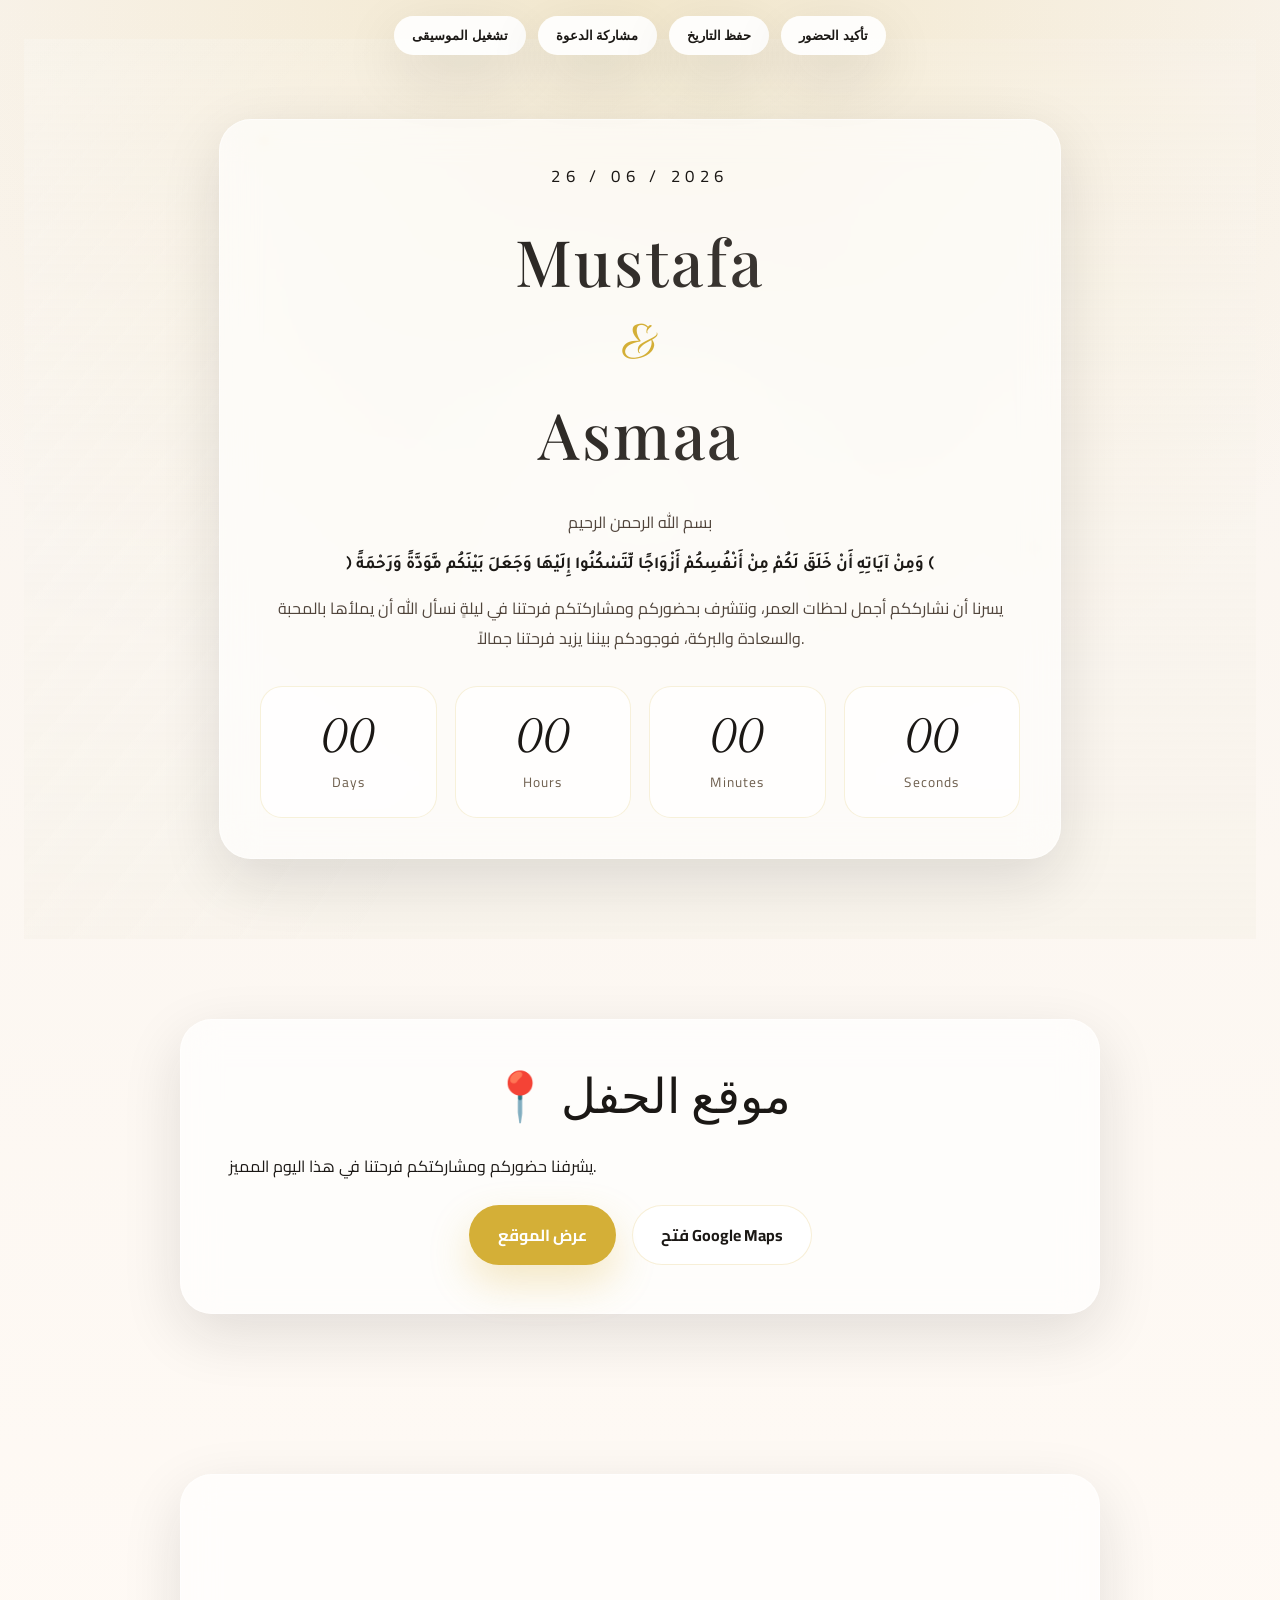
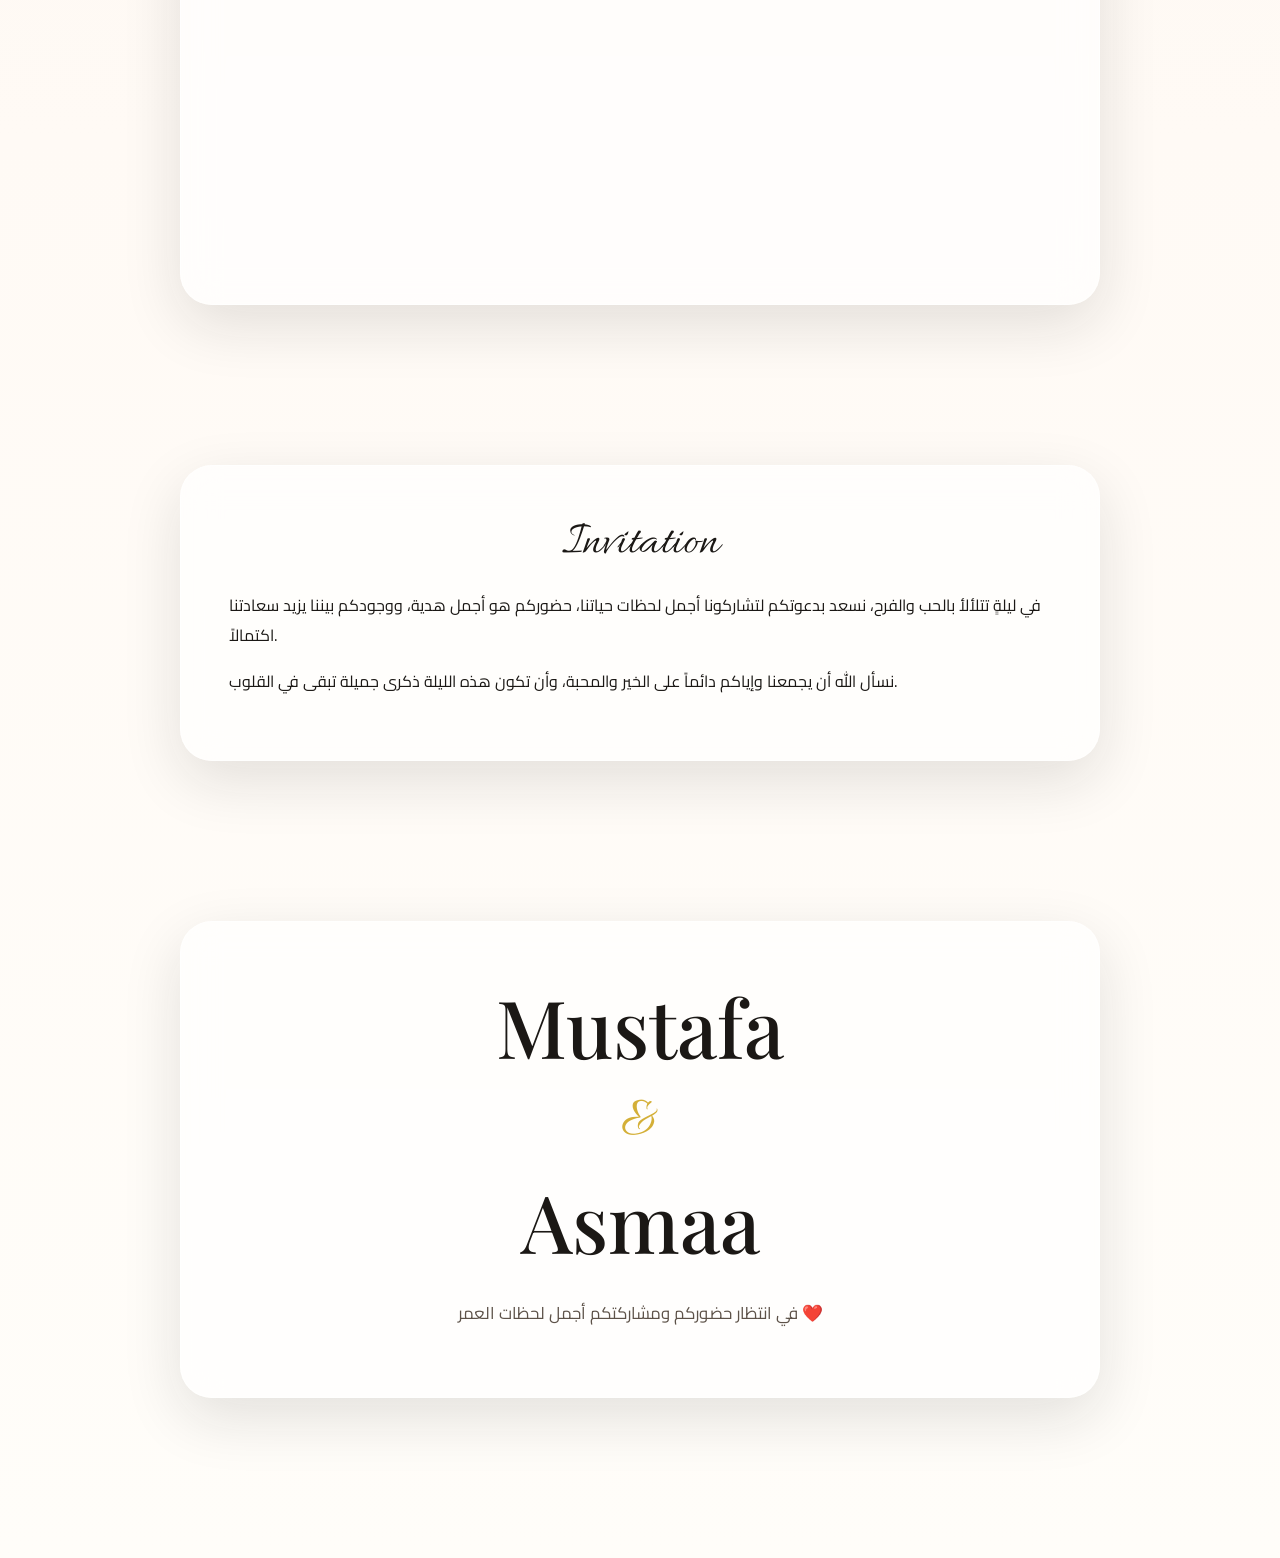
==== invite.html @ 890f917f "submit" ====
<!DOCTYPE html>
<html lang="ar">
<head>
  <meta charset="UTF-8" />
  <meta name="viewport" content="width=device-width, initial-scale=1.0" />
  <title>دعوة زفاف Mustafa & Asmaa</title>
  <link rel="preconnect" href="https://fonts.googleapis.com" />
  <link rel="preconnect" href="https://fonts.gstatic.com" crossorigin />
  <link href="https://fonts.googleapis.com/css2?family=Allura&family=Cairo:wght@300;400;500;700&family=Dancing+Script:wght@600;700&family=Great+Vibes&family=Tajawal:wght@300;400;500;700&family=Playfair+Display:wght@400;500;600;700&family=Cinzel:wght@400;500;600&display=swap" rel="stylesheet" />
  <link rel="stylesheet" href="styles.css" />
</head>
<body data-page="invite">
  <div class="loading-screen" id="loadingScreen">
    <div class="loading-content">
      <div class="loading-title">Mustafa & Asmaa</div>
      <div class="loading-subtitle">دعوتكم لأجمل ليلة</div>
      <div class="spinner"></div>
    </div>
  </div>

  <div class="floating-particles" aria-hidden="true"></div>

  <header class="topbar">
    <button class="icon-button" id="musicToggle">تشغيل الموسيقى</button>
    <button class="icon-button" id="shareButton">مشاركة الدعوة</button>
    <button class="icon-button" id="calendarButton">حفظ التاريخ</button>
    <button class="icon-button" id="rsvpButton">تأكيد الحضور</button>
  </header>

  <main>
    <section class="hero section-fade" id="hero">
      <div class="hero-overlay"></div>
      <div class="hero-content glass-card">
        <div class="hero-date" id="eventDateText">00 / 00 / 0000</div>
        <div class="hero-names">
          <h1 class="name-main">Mustafa</h1>
          <div class="hero-ampersand">&</div>
          <h1 class="name-main">Asmaa</h1>
        </div>
        <div class="hero-welcome">
          <p>بسم الله الرحمن الرحيم</p>
          <p class="ayah">﴿ وَمِنْ آيَاتِهِ أَنْ خَلَقَ لَكُمْ مِنْ أَنْفُسِكُمْ أَزْوَاجًا لِّتَسْكُنُوا إِلَيْهَا وَجَعَلَ بَيْنَكُم مَّوَدَّةً وَرَحْمَةً ﴾</p>
          <p>يسرنا أن نشارككم أجمل لحظات العمر، ونتشرف بحضوركم ومشاركتكم فرحتنا في ليلةٍ نسأل الله أن يملأها بالمحبة والسعادة والبركة، فوجودكم بيننا يزيد فرحتنا جمالاً.</p>
        </div>
        <div class="countdown-grid" id="countdown">
          <div><span id="days">00</span><small>Days</small></div>
          <div><span id="hours">00</span><small>Hours</small></div>
          <div><span id="minutes">00</span><small>Minutes</small></div>
          <div><span id="seconds">00</span><small>Seconds</small></div>
        </div>
      </div>
    </section>

    <section class="section section-fade" id="locationSection">
      <div class="glass-card card-large">
        <div class="section-title">📍 موقع الحفل</div>
        <p>يشرفنا حضوركم ومشاركتكم فرحتنا في هذا اليوم المميز.</p>
        <div class="actions-row">
          <a class="primary-button" href="#mapSection" id="showMapButton">عرض الموقع</a>
          <a class="secondary-button" id="mapLinkButton" target="_blank" rel="noopener noreferrer">فتح Google Maps</a>
        </div>
      </div>
    </section>

    <section class="section section-fade" id="mapSection">
      <div class="glass-card map-card">
        <iframe id="mapEmbed" src="https://www.google.com/maps/embed?pb=" loading="lazy" referrerpolicy="no-referrer-when-downgrade"></iframe>
      </div>
    </section>

    <section class="section section-fade" id="invitationSection">
      <div class="glass-card card-large">
        <div class="section-title">Invitation</div>
        <p>في ليلةٍ تتلألأ بالحب والفرح، نسعد بدعوتكم لتشاركونا أجمل لحظات حياتنا، حضوركم هو أجمل هدية، ووجودكم بيننا يزيد سعادتنا اكتمالاً.</p>
        <p>نسأل الله أن يجمعنا وإياكم دائماً على الخير والمحبة، وأن تكون هذه الليلة ذكرى جميلة تبقى في القلوب.</p>
      </div>
    </section>

    <section class="section section-fade" id="closingSection">
      <div class="closing-card glass-card">
        <div class="closing-names">
          <h1>Mustafa</h1>
          <div class="hero-ampersand">&</div>
          <h1>Asmaa</h1>
        </div>
        <p class="closing-text">في انتظار حضوركم ومشاركتكم أجمل لحظات العمر ❤️</p>
      </div>
    </section>
  </main>

  <button class="back-to-top" id="backToTop">↑ أعلى الصفحة</button>

  <audio id="backgroundMusic" loop preload="auto">
    <source src="https://assets.mixkit.co/music/preview/mixkit-romantic-piano-1325.mp3" type="audio/mpeg" />
  </audio>

  <script src="script.js"></script>
</body>
</html>
---- styles.css ----
:root {
  --gold: #d4af37;
  --ivory: #f5f0e6;
  --beige: #f7efe8;
  --soft-black: #1b1815;
  --white: #ffffff;
  --glass: rgba(255, 255, 255, 0.65);
  --glass-border: rgba(255, 255, 255, 0.5);
  --shadow: 0 20px 60px rgba(27, 24, 21, 0.12);
}

* {
  box-sizing: border-box;
}

html {
  scroll-behavior: smooth;
}

body {
  margin: 0;
  min-height: 100vh;
  font-family: 'Cairo', sans-serif;
  background: radial-gradient(circle at top, rgba(212, 175, 55, 0.18), transparent 25%),
    linear-gradient(180deg, #f9f4ee 0%, #fffaf5 55%, #fffdf9 100%);
  color: var(--soft-black);
  overflow-x: hidden;
}

body::before {
  content: '';
  position: fixed;
  inset: 0;
  background-image: radial-gradient(circle, rgba(255, 255, 255, 0.2) 0%, transparent 40%);
  pointer-events: none;
}

.loading-screen {
  position: fixed;
  inset: 0;
  z-index: 9999;
  display: flex;
  align-items: center;
  justify-content: center;
  background: linear-gradient(135deg, rgba(245, 240, 230, 0.98), rgba(255, 255, 255, 0.98));
  backdrop-filter: blur(10px);
  transition: opacity 0.7s ease, visibility 0.7s ease;
}

.loading-screen.hidden {
  opacity: 0;
  visibility: hidden;
}

.intro-screen {
  position: fixed;
  inset: 0;
  z-index: 1000;
  display: flex;
  align-items: center;
  justify-content: center;
  padding: 24px;
  overflow: hidden;
  background: radial-gradient(circle at top, rgba(255, 255, 255, 0.95), rgba(247, 239, 232, 0.78) 40%, rgba(255, 255, 255, 0.9));
}

.intro-screen::before {
  content: '';
  position: absolute;
  inset: 0;
  background: radial-gradient(circle at top left, rgba(212, 175, 55, 0.18), transparent 32%),
    radial-gradient(circle at bottom right, rgba(212, 175, 55, 0.12), transparent 28%);
  pointer-events: none;
}

.intro-screen.hidden {
  opacity: 0;
  visibility: hidden;
  transition: opacity 0.8s ease, visibility 0.8s ease;
}

.intro-card {
  position: relative;
  z-index: 2;
  text-align: center;
  max-width: 420px;
  width: 100%;
  padding: 30px 20px 18px;
  background: rgba(255, 255, 255, 0.82);
  border: 1px solid rgba(212, 175, 55, 0.22);
  border-radius: 36px;
  box-shadow: 0 30px 80px rgba(27, 24, 21, 0.12);
}

.intro-label {
  font-family: 'Playfair Display', serif;
  font-size: 2.2rem;
  font-weight: 600;
  color: var(--soft-black);
  margin-bottom: 1.8rem;
  letter-spacing: 0.15em;
  text-transform: uppercase;
}

.intro-note {
  margin-top: 1.8rem;
  color: #6f604f;
  font-size: 1rem;
}

/* ==================== REALISTIC ENVELOPE ==================== */
.envelope {
  position: relative;
  width: 300px;
  height: 200px;
  margin: 0 auto;
  padding: 0;
  border: none;
  background: transparent;
  cursor: pointer;
  perspective: 1200px;
  display: flex;
  align-items: center;
  justify-content: center;
  animation: floatEnvelope 3s ease-in-out infinite;
}

.envelope.open {
  animation: none;
}

/* الظرف الحقيقي - الجسم */
.envelope-body {
  position: absolute;
  inset: 0;
  /* ورق كرافت Ivory واقعي مع texture */
  background:
    linear-gradient(135deg, rgba(255,255,255,0.3) 0%, transparent 50%),
    linear-gradient(180deg, #f4efe4 0%, #ebe3d4 50%, #e8dfd0 100%);
  border-radius: 4px;
  overflow: hidden;
  /* ظل حقيقي واقعي */
  box-shadow:
    0 2px 4px rgba(0,0,0,0.08),
    0 8px 16px rgba(0,0,0,0.1),
    0 20px 40px rgba(27, 24, 21, 0.15);
}

/* طبقة الت texture للورق */
.envelope-body::before {
  content: '';
  position: absolute;
  inset: 0;
  background-image: url("data:image/svg+xml,%3Csvg viewBox='0 0 200 200' xmlns='http://www.w3.org/2000/svg'%3E%3Cfilter id='noise'%3E%3CfeTurbulence type='fractalNoise' baseFrequency='0.85' numOctaves='4' stitchTiles='stitch'/%3E%3C/filter%3E%3Crect width='100%25' height='100%25' filter='url(%23noise)' opacity='0.04'/%3E%3C/svg%3E");
  pointer-events: none;
}

/* الشريط الحريري */
.envelope-ribbon {
  position: absolute;
  top: 50%;
  left: 0;
  right: 0;
  height: 14px;
  background: linear-gradient(90deg,
    #8b7355 0%,
    #a08060 20%,
    #c9a86c 40%,
    #a08060 60%,
    #8b7355 100%);
  transform: translateY(-50%);
  z-index: 2;
  box-shadow:
    0 2px 4px rgba(0,0,0,0.2),
    inset 0 1px 0 rgba(255,255,255,0.3),
    inset 0 -1px 0 rgba(0,0,0,0.15);
}

/* أطراف الشريط */
.envelope-ribbon::before,
.envelope-ribbon::after {
  content: '';
  position: absolute;
  top: 50%;
  width: 20px;
  height: 28px;
  background: linear-gradient(90deg, #a08060, #c9a86c, #a08060);
  transform: translateY(-50%) rotate(15deg);
  border-radius: 2px;
  box-shadow: 0 2px 4px rgba(0,0,0,0.2);
}

.envelope-ribbon::before {
  left: -12px;
}

.envelope-ribbon::after {
  right: -12px;
  transform: translateY(-50%) rotate(-15deg);
}

/* غطاء الظرف (Flap) */
.envelope-flap {
  position: absolute;
  top: 0;
  left: 0;
  width: 100%;
  height: 55%;
  /* ورق بميلان بسيط للواقعية */
  background:
    linear-gradient(135deg, rgba(255,255,255,0.4) 0%, transparent 40%),
    linear-gradient(180deg, #f7f1e8 0%, #ece4d5 100%);
  border-radius: 2px 2px 0 0;
  transform-origin: top center;
  transition: transform 0.8s cubic-bezier(0.4, 0, 0.2, 1);
  z-index: 4;
  box-shadow:
    inset 0 1px 2px rgba(255,255,255,0.8),
    0 2px 4px rgba(0,0,0,0.06);
}

/* فتح تدريجي للغطاء */
.envelope.open .envelope-flap {
  transform: rotateX(110deg) translateY(-8px);
}

/* Card الداخلي */
.letter {
  position: absolute;
  left: 16px;
  right: 16px;
  top: 24px;
  bottom: 24px;
  background: linear-gradient(180deg, #faf8f5 0%, #f5f1eb 100%);
  border-radius: 2px;
  display: flex;
  flex-direction: column;
  align-items: center;
  justify-content: center;
  transform: translateY(40px);
  opacity: 0;
  transition: transform 0.7s ease 0.25s, opacity 0.7s ease 0.25s;
  box-shadow:
    inset 0 1px 3px rgba(0,0,0,0.05),
    0 2px 8px rgba(0,0,0,0.08);
}

/* إظهار الـ Letter عند الفتح */
.envelope.open .letter {
  transform: translateY(0);
  opacity: 1;
}

/* النصوص داخل الـ Letter */
.letter-text {
  font-family: 'Playfair Display', serif;
  font-size: 2rem;
  font-weight: 600;
  color: var(--soft-black);
  letter-spacing: 0.08em;
}

.letter-date {
  font-family: 'Cinzel', serif;
  font-size: 0.85rem;
  color: #7a6a5a;
  margin-top: 8px;
  letter-spacing: 0.2em;
  text-transform: uppercase;
}

/* ختم شمعي (Wax Seal) */
.wax-seal {
  position: absolute;
  top: 65%;
  left: 50%;
  transform: translate(-50%, -50%);
  width: 52px;
  height: 52px;
  z-index: 5;
  cursor: pointer;
}

/* شكل الختم الشمعي */
.wax-seal::before {
  content: '';
  position: absolute;
  inset: 0;
  background: radial-gradient(circle at 30% 30%,
    #c94c4c 0%,
    #8b3a3a 50%,
    #6b2a2a 100%);
  border-radius: 50%;
  box-shadow:
    0 3px 8px rgba(0,0,0,0.3),
    inset 0 -4px 8px rgba(0,0,0,0.2),
    inset 0 4px 8px rgba(255,255,255,0.15);
}

/* نقش الختم */
.wax-seal::after {
  content: '❤';
  position: absolute;
  inset: 0;
  display: flex;
  align-items: center;
  justify-content: center;
  font-size: 1.4rem;
  color: rgba(255,255,255,0.85);
  text-shadow: 0 1px 2px rgba(0,0,0,0.3);
}

/* تلألأ على الختم */
.wax-seal .seal-shine {
  position: absolute;
  top: 8px;
  left: 12px;
  width: 14px;
  height: 8px;
  background: linear-gradient(180deg, rgba(255,255,255,0.6), transparent);
  border-radius: 50%;
  transform: rotate(-20deg);
}

/* Golden particles للتألق */
.golden-sparkle {
  position: absolute;
  width: 4px;
  height: 4px;
  background: radial-gradient(circle, #ffd700, transparent);
  border-radius: 50%;
  animation: sparkle 2s ease-in-out infinite;
  opacity: 0;
}

@keyframes floatEnvelope {
  0%, 100% { transform: translateY(0); }
  50% { transform: translateY(-12px); }
}

@keyframes sparkle {
  0%, 100% { opacity: 0; transform: scale(0.5); }
  50% { opacity: 1; transform: scale(1.2); }
}

/*Hover effects للظرف */
.envelope:hover .envelope-flap {
  transform: rotateX(30deg);
}

.envelope:hover {
  animation: none;
  transform: translateY(-8px);
}

/* Golden particles حول الظرف */
.envelope-particles {
  position: absolute;
  inset: -20px;
  pointer-events: none;
  overflow: visible;
}

.envelope-particle {
  position: absolute;
  width: 6px;
  height: 6px;
  background: radial-gradient(circle, #ffd700 0%, rgba(255,215,0,0.3) 50%, transparent 100%);
  border-radius: 50%;
  animation: particleFloat 4s ease-in-out infinite;
  opacity: 0;
}

.envelope-particle:nth-child(1) { top: 10%; left: 10%; animation-delay: 0s; }
.envelope-particle:nth-child(2) { top: 20%; right: 15%; animation-delay: 0.8s; }
.envelope-particle:nth-child(3) { bottom: 25%; left: 20%; animation-delay: 1.6s; }
.envelope-particle:nth-child(4) { bottom: 15%; right: 10%; animation-delay: 2.4s; }

@keyframes particleFloat {
  0%, 100% { opacity: 0; transform: translateY(0) scale(0.5); }
  50% { opacity: 1; transform: translateY(-20px) scale(1); }
}

/* ختم شمعي hover */
.wax-seal:hover::before {
  background: radial-gradient(circle at 30% 30%,
    #d85858 0%,
    #9b4444 50%,
    #7b3434 100%);
}

/* Responsive للظرف */
@media (max-width: 640px) {
  .envelope {
    width: 260px;
    height: 175px;
  }

  .letter-text {
    font-size: 1.6rem;
  }

  .letter-date {
    font-size: 0.75rem;
  }

  .wax-seal {
    width: 44px;
    height: 44px;
  }

  .wax-seal::after {
    font-size: 1.2rem;
  }
}

.loading-title {
  font-family: 'Great Vibes', cursive;
  font-size: 4rem;
  color: var(--soft-black);
  margin-bottom: 0.5rem;
}

.loading-subtitle {
  font-size: 1rem;
  letter-spacing: 0.1em;
  color: #6a5c4b;
  margin-bottom: 24px;
}

.spinner {
  width: 64px;
  height: 64px;
  border: 6px solid rgba(212, 175, 55, 0.25);
  border-top-color: var(--gold);
  border-radius: 50%;
  animation: spin 1.4s linear infinite;
}

@keyframes spin {
  to {
    transform: rotate(360deg);
  }
}

.topbar {
  position: sticky;
  top: 16px;
  z-index: 50;
  margin: 0 24px;
  display: flex;
  gap: 12px;
  flex-wrap: wrap;
  justify-content: center;
}

.icon-button {
  border: none;
  padding: 12px 18px;
  border-radius: 999px;
  background: rgba(255, 255, 255, 0.9);
  box-shadow: var(--shadow);
  color: var(--soft-black);
  cursor: pointer;
  transition: transform 0.3s ease, box-shadow 0.3s ease;
  font-weight: 600;
}

.icon-button:hover {
  transform: translateY(-2px);
  box-shadow: 0 28px 60px rgba(27, 24, 21, 0.16);
}

.floating-particles {
  position: fixed;
  inset: 0;
  pointer-events: none;
  overflow: hidden;
}

.floating-particles::before,
.floating-particles::after {
  content: '';
  position: absolute;
  width: 16px;
  height: 16px;
  border-radius: 50%;
  background: radial-gradient(circle, rgba(212, 175, 55, 0.9), transparent 80%);
  filter: blur(2px);
  opacity: 0.75;
  animation: floatParticle 12s infinite ease-in-out;
}

.floating-particles::before {
  top: 15%;
  left: 20%;
  animation-delay: 0s;
}

.floating-particles::after {
  top: 60%;
  left: 80%;
  animation-delay: 4s;
}

@keyframes floatParticle {
  0% { transform: translate(0, 0) scale(1); opacity: 0.9; }
  50% { transform: translate(16px, -28px) scale(1.2); opacity: 0.65; }
  100% { transform: translate(-8px, 14px) scale(1); opacity: 0.9; }
}

main {
  padding: 0 24px 80px;
}

.section {
  padding: 80px 0;
}

.hero {
  min-height: 100vh;
  display: grid;
  place-items: center;
  position: relative;
}

.hero::before {
  content: '';
  position: absolute;
  inset: 0;
  background: radial-gradient(circle at center, rgba(255,255,255,0.22), transparent 30%),
    linear-gradient(180deg, rgba(255,255,255,0.1), rgba(245, 240, 230, 0.5));
}

.hero-overlay {
  position: absolute;
  inset: 0;
  background: linear-gradient(120deg, rgba(255, 255, 255, 0.12), transparent 50%);
}

.glass-card {
  position: relative;
  z-index: 2;
  max-width: 920px;
  margin: 0 auto;
  padding: 40px;
  background: var(--glass);
  border: 1px solid var(--glass-border);
  border-radius: 32px;
  box-shadow: var(--shadow);
  backdrop-filter: blur(18px);
}

.hero-date {
  text-align: center;
  font-size: 1.05rem;
  letter-spacing: 0.32em;
  color: var(--soft-black);
  margin-bottom: 1.6rem;
}

.hero-names {
  text-align: center;
  margin-bottom: 32px;
}

.hero-names h1 {
  font-family: 'Playfair Display', serif;
  font-size: clamp(4rem, 5vw, 6.5rem);
  font-weight: 600;
  margin: 0;
  color: var(--soft-black);
  letter-spacing: 0.04em;
}

.hero-names .name-main {
  font-weight: 500;
  background: linear-gradient(135deg, var(--soft-black) 0%, #4a4540 100%);
  -webkit-background-clip: text;
  -webkit-text-fill-color: transparent;
  background-clip: text;
}

.hero-ampersand {
  font-family: 'Allura', cursive;
  font-size: 3.6rem;
  color: var(--gold);
  margin: 0.5rem 0;
}

.hero-welcome {
  text-align: center;
  color: #50443b;
}

.hero-welcome p {
  margin: 0.8rem auto;
  max-width: 760px;
  line-height: 1.85;
}

.ayah {
  font-family: 'Tajawal', sans-serif;
  font-size: 1.05rem;
  color: var(--soft-black);
  font-weight: 700;
}

.countdown-grid {
  margin-top: 32px;
  display: grid;
  grid-template-columns: repeat(4, minmax(0, 1fr));
  gap: 18px;
}

.countdown-grid div {
  background: rgba(255,255,255,0.72);
  padding: 22px 16px;
  border-radius: 22px;
  border: 1px solid rgba(212, 175, 55, 0.18);
  display: grid;
  gap: 8px;
  align-items: center;
  justify-items: center;
}

.countdown-grid span {
  font-family: 'Dancing Script', cursive;
  font-size: 2.7rem;
  color: var(--soft-black);
  animation: pop 0.5s ease;
}

@keyframes pop {
  from { transform: scale(0.9); opacity: 0.4; }
  to { transform: scale(1); opacity: 1; }
}

.countdown-grid small {
  font-size: 0.85rem;
  color: #6f604f;
  letter-spacing: 0.08em;
}

.card-large {
  padding: 48px;
}

.section-title {
  font-family: 'Allura', cursive;
  font-size: 3rem;
  color: var(--soft-black);
  margin-bottom: 1rem;
  text-align: center;
}

.actions-row {
  display: flex;
  gap: 16px;
  flex-wrap: wrap;
  justify-content: center;
  margin-top: 24px;
}

.primary-button,
.secondary-button {
  padding: 14px 28px;
  border-radius: 999px;
  border: 1px solid transparent;
  text-decoration: none;
  font-weight: 700;
  transition: transform 0.3s ease, box-shadow 0.3s ease, background 0.3s ease, color 0.3s ease;
}

.primary-button {
  background: var(--gold);
  color: #ffffff;
  box-shadow: 0 18px 40px rgba(212, 175, 55, 0.28);
}

.secondary-button {
  background: rgba(255,255,255,0.88);
  color: var(--soft-black);
  border-color: rgba(212, 175, 55, 0.2);
}

.primary-button:hover,
.secondary-button:hover {
  transform: translateY(-3px);
}

.map-card {
  padding: 0;
  overflow: hidden;
}

.map-card iframe {
  width: 100%;
  height: 420px;
  border: 0;
  border-radius: 28px;
}

.invitation-section p,
.closing-text,
.location-card p {
  font-size: 1.05rem;
  line-height: 1.9;
  color: #5f5346;
}

.closing-card {
  text-align: center;
  padding: 50px;
}

.closing-names h1 {
  font-family: 'Playfair Display', serif;
  font-size: clamp(3rem, 7vw, 5rem);
  font-weight: 500;
  margin: 0;
}

.closing-text {
  margin-top: 24px;
  font-size: 1.05rem;
  color: #5d5249;
}

.back-to-top {
  position: fixed;
  right: 18px;
  bottom: 18px;
  border: none;
  padding: 14px 18px;
  border-radius: 999px;
  background: rgba(212, 175, 55, 0.95);
  color: white;
  cursor: pointer;
  box-shadow: var(--shadow);
  display: none;
  z-index: 60;
}

.section-fade {
  opacity: 0;
  transform: translateY(24px);
  transition: opacity 0.9s ease, transform 0.9s ease;
}

.section-fade.visible {
  opacity: 1;
  transform: translateY(0);
}

@media (max-width: 900px) {
  .hero-content,
  .glass-card {
    padding: 28px;
  }

  .countdown-grid {
    grid-template-columns: repeat(2, minmax(0, 1fr));
  }
}

@media (max-width: 640px) {
  .topbar {
    margin: 0 14px;
  }

  .hero {
    min-height: 100vh;
  }

  .hero-names h1,
  .closing-names h1 {
    font-size: 3.2rem;
  }

  .hero-date {
    font-size: 0.95rem;
  }

  .section {
    padding: 60px 0;
  }

  .actions-row {
    flex-direction: column;
  }

  .map-card iframe {
    height: 280px;
  }

  .back-to-top {
    right: 14px;
    bottom: 14px;
  }
}
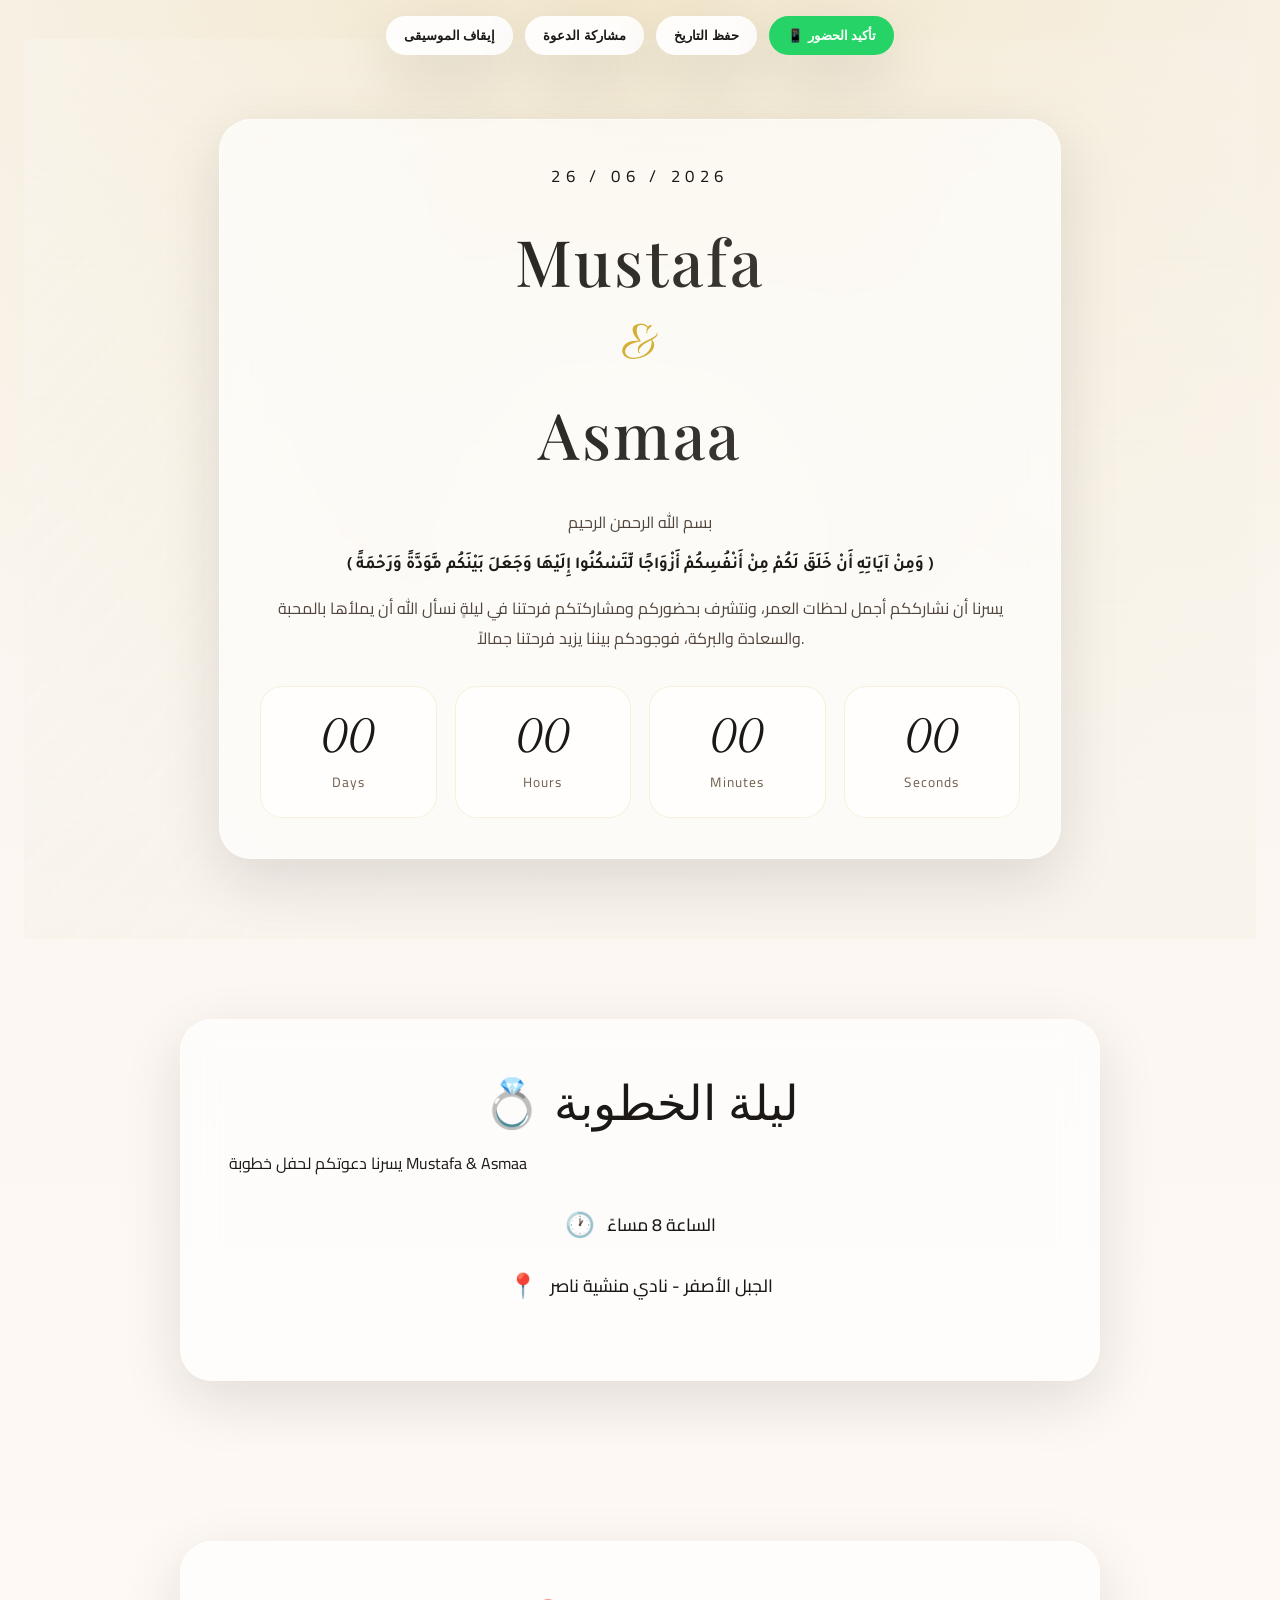
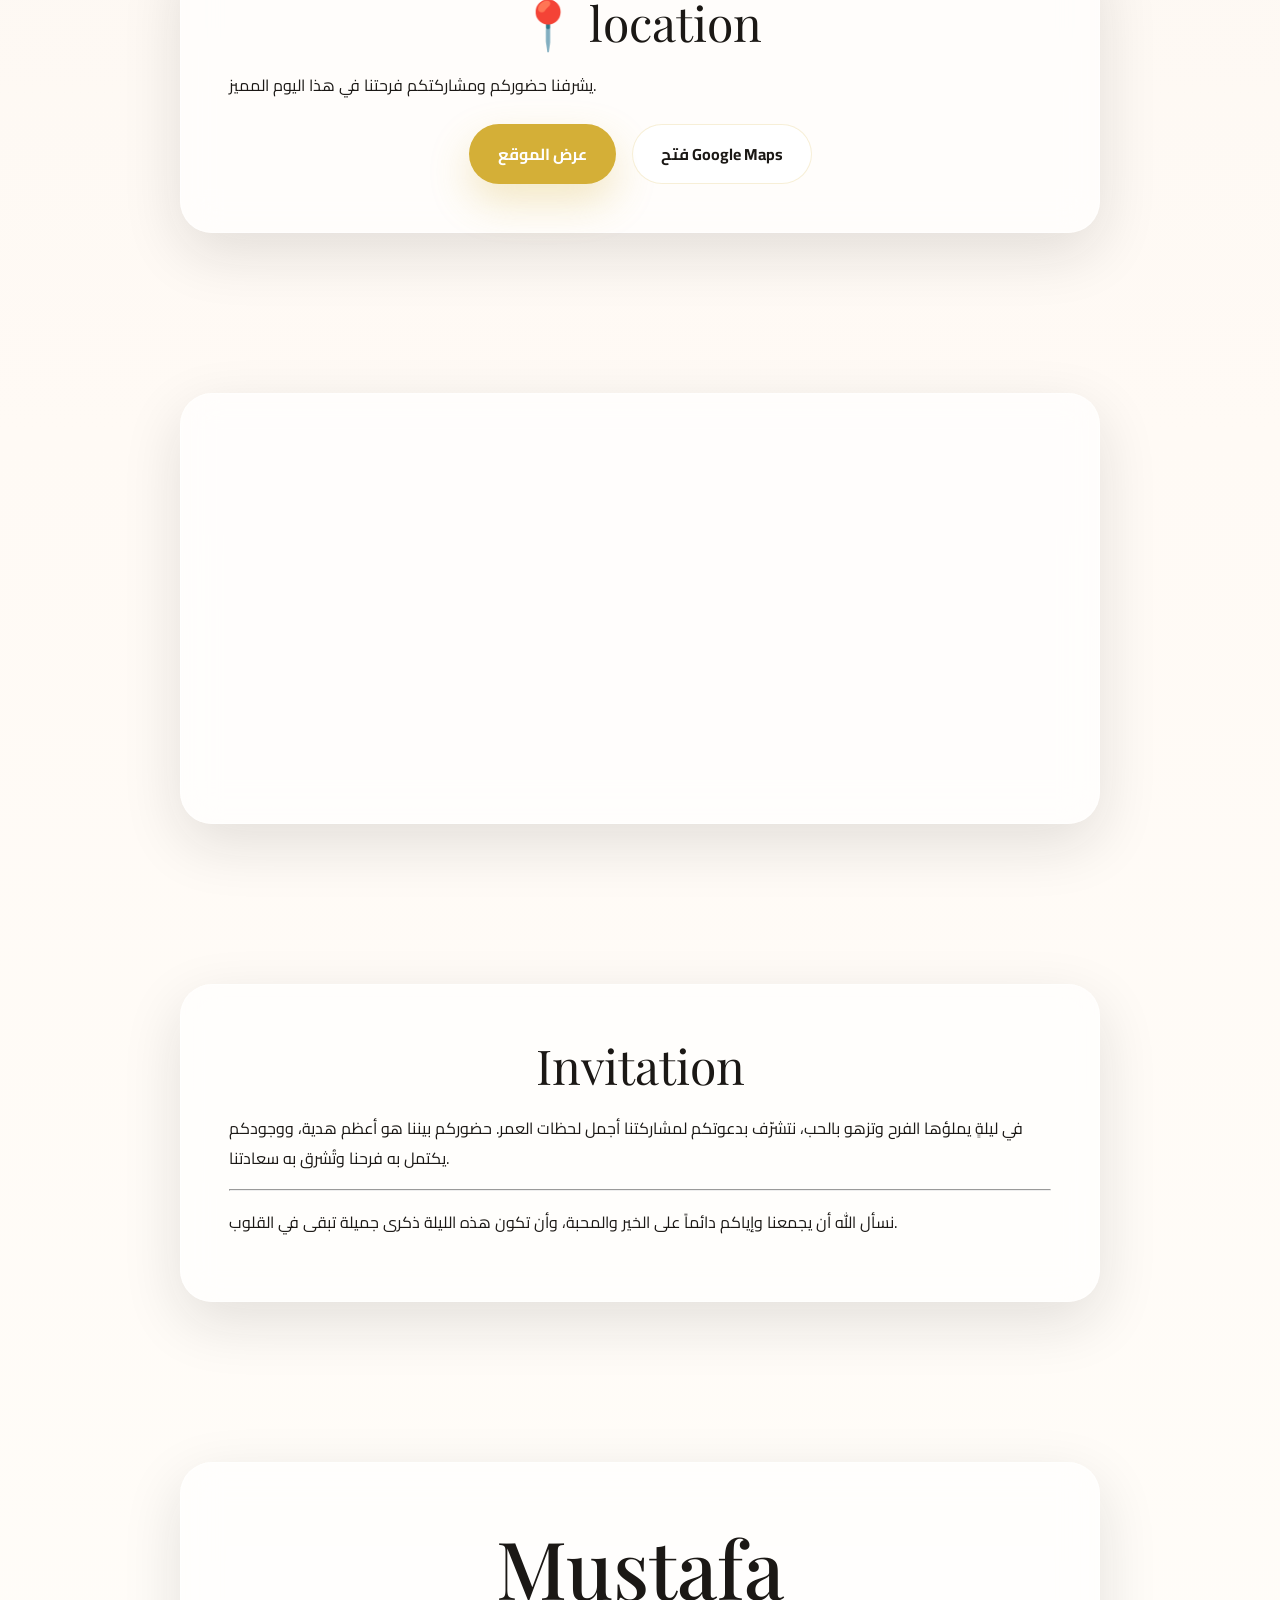
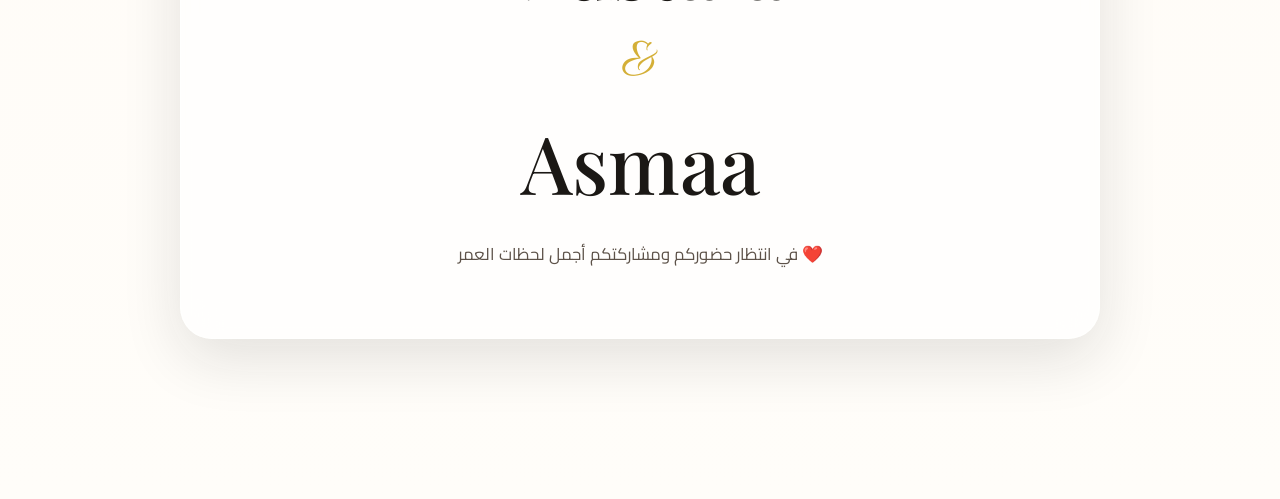
==== commit 6bea50ec: "submit" ====
--- a/invite.html
+++ b/invite.html
@@ -1,99 +1,152 @@
-<!DOCTYPE html>
+<!doctype html>
 <html lang="ar">
-<head>
-  <meta charset="UTF-8" />
-  <meta name="viewport" content="width=device-width, initial-scale=1.0" />
-  <title>دعوة زفاف Mustafa & Asmaa</title>
-  <link rel="preconnect" href="https://fonts.googleapis.com" />
-  <link rel="preconnect" href="https://fonts.gstatic.com" crossorigin />
-  <link href="https://fonts.googleapis.com/css2?family=Allura&family=Cairo:wght@300;400;500;700&family=Dancing+Script:wght@600;700&family=Great+Vibes&family=Tajawal:wght@300;400;500;700&family=Playfair+Display:wght@400;500;600;700&family=Cinzel:wght@400;500;600&display=swap" rel="stylesheet" />
-  <link rel="stylesheet" href="styles.css" />
-</head>
-<body data-page="invite">
-  <div class="loading-screen" id="loadingScreen">
-    <div class="loading-content">
-      <div class="loading-title">Mustafa & Asmaa</div>
-      <div class="loading-subtitle">دعوتكم لأجمل ليلة</div>
-      <div class="spinner"></div>
+  <head>
+    <meta charset="UTF-8" />
+    <meta name="viewport" content="width=device-width, initial-scale=1.0" />
+    <title>دعوة زفاف Mustafa & Asmaa</title>
+    <link rel="preconnect" href="https://fonts.googleapis.com" />
+    <link rel="preconnect" href="https://fonts.gstatic.com" crossorigin />
+    <link
+      href="https://fonts.googleapis.com/css2?family=Allura&family=Cairo:wght@300;400;500;700&family=Dancing+Script:wght@600;700&family=Great+Vibes&family=Tajawal:wght@300;400;500;700&family=Playfair+Display:wght@400;500;600;700&family=Cinzel:wght@400;500;600&display=swap"
+      rel="stylesheet"
+    />
+    <link rel="stylesheet" href="styles.css" />
+  </head>
+  <body data-page="invite">
+    <div class="loading-screen" id="loadingScreen">
+      <div class="loading-content">
+        <div class="loading-title">Mustafa & Asmaa</div>
+        <div class="loading-subtitle">دعوتكم لأجمل ليلة</div>
+        <div class="spinner"></div>
+      </div>
     </div>
-  </div>
 
-  <div class="floating-particles" aria-hidden="true"></div>
+    <div class="floating-particles" aria-hidden="true"></div>
 
-  <header class="topbar">
-    <button class="icon-button" id="musicToggle">تشغيل الموسيقى</button>
-    <button class="icon-button" id="shareButton">مشاركة الدعوة</button>
-    <button class="icon-button" id="calendarButton">حفظ التاريخ</button>
-    <button class="icon-button" id="rsvpButton">تأكيد الحضور</button>
-  </header>
+    <header class="topbar">
+      <button class="icon-button" id="musicToggle">تشغيل الموسيقى</button>
+      <button class="icon-button" id="shareButton">مشاركة الدعوة</button>
+      <button class="icon-button" id="calendarButton">حفظ التاريخ</button>
+      <button class="icon-button" id="rsvpButton">📱 تأكيد الحضور</button>
+    </header>
 
-  <main>
-    <section class="hero section-fade" id="hero">
-      <div class="hero-overlay"></div>
-      <div class="hero-content glass-card">
-        <div class="hero-date" id="eventDateText">00 / 00 / 0000</div>
-        <div class="hero-names">
-          <h1 class="name-main">Mustafa</h1>
-          <div class="hero-ampersand">&</div>
-          <h1 class="name-main">Asmaa</h1>
+    <main>
+      <section class="hero section-fade" id="hero">
+        <div class="hero-overlay"></div>
+        <div class="hero-content glass-card">
+          <div class="hero-date" id="eventDateText">00 / 00 / 0000</div>
+          <div class="hero-names">
+            <h1 class="name-main">Mustafa</h1>
+            <div class="hero-ampersand">&</div>
+            <h1 class="name-main">Asmaa</h1>
+          </div>
+          <div class="hero-welcome">
+            <p>بسم الله الرحمن الرحيم</p>
+            <p class="ayah">
+              ( وَمِنْ آيَاتِهِ أَنْ خَلَقَ لَكُمْ مِنْ أَنْفُسِكُمْ أَزْوَاجًا
+              لِّتَسْكُنُوا إِلَيْهَا وَجَعَلَ بَيْنَكُم مَّوَدَّةً وَرَحْمَةً )
+            </p>
+            <p>
+              يسرنا أن نشارككم أجمل لحظات العمر، ونتشرف بحضوركم ومشاركتكم فرحتنا
+              في ليلةٍ نسأل الله أن يملأها بالمحبة والسعادة والبركة، فوجودكم
+              بيننا يزيد فرحتنا جمالاً.
+            </p>
+          </div>
+          <div class="countdown-grid" id="countdown">
+            <div><span id="days">00</span><small>Days</small></div>
+            <div><span id="hours">00</span><small>Hours</small></div>
+            <div><span id="minutes">00</span><small>Minutes</small></div>
+            <div><span id="seconds">00</span><small>Seconds</small></div>
+          </div>
         </div>
-        <div class="hero-welcome">
-          <p>بسم الله الرحمن الرحيم</p>
-          <p class="ayah">﴿ وَمِنْ آيَاتِهِ أَنْ خَلَقَ لَكُمْ مِنْ أَنْفُسِكُمْ أَزْوَاجًا لِّتَسْكُنُوا إِلَيْهَا وَجَعَلَ بَيْنَكُم مَّوَدَّةً وَرَحْمَةً ﴾</p>
-          <p>يسرنا أن نشارككم أجمل لحظات العمر، ونتشرف بحضوركم ومشاركتكم فرحتنا في ليلةٍ نسأل الله أن يملأها بالمحبة والسعادة والبركة، فوجودكم بيننا يزيد فرحتنا جمالاً.</p>
+      </section>
+
+      <section class="section section-fade" id="locationSection">
+        <div class="glass-card card-large">
+          <div class="section-title">💍 ليلة الخطوبة</div>
+          <p>يسرنا دعوتكم لحفل خطوبة Mustafa & Asmaa</p>
+          <div class="engagement-details">
+            <div class="detail-item">
+              <span class="detail-icon">🕐</span>
+              <span class="detail-text" id="engagementTime"
+                >الساعة 8 مساءً</span
+              >
+            </div>
+            <div class="detail-item">
+              <span class="detail-icon">📍</span>
+              <span class="detail-text">الجبل الأصفر - نادي منشية ناصر</span>
+            </div>
+          </div>
+          <div class="actions-row"></div>
         </div>
-        <div class="countdown-grid" id="countdown">
-          <div><span id="days">00</span><small>Days</small></div>
-          <div><span id="hours">00</span><small>Hours</small></div>
-          <div><span id="minutes">00</span><small>Minutes</small></div>
-          <div><span id="seconds">00</span><small>Seconds</small></div>
+      </section>
+
+      <section class="section section-fade" id="weddingLocationSection">
+        <div class="glass-card card-large">
+          <div class="section-title">📍 location</div>
+          <p>يشرفنا حضوركم ومشاركتكم فرحتنا في هذا اليوم المميز.</p>
+          <div class="actions-row">
+            <a class="primary-button" href="#mapSection" id="showMapButton"
+              >عرض الموقع</a
+            >
+            <a
+              class="secondary-button"
+              id="mapLinkButton"
+              target="_blank"
+              rel="noopener noreferrer"
+              >فتح Google Maps</a
+            >
+          </div>
         </div>
-      </div>
-    </section>
+      </section>
 
-    <section class="section section-fade" id="locationSection">
-      <div class="glass-card card-large">
-        <div class="section-title">📍 موقع الحفل</div>
-        <p>يشرفنا حضوركم ومشاركتكم فرحتنا في هذا اليوم المميز.</p>
-        <div class="actions-row">
-          <a class="primary-button" href="#mapSection" id="showMapButton">عرض الموقع</a>
-          <a class="secondary-button" id="mapLinkButton" target="_blank" rel="noopener noreferrer">فتح Google Maps</a>
+      <section class="section section-fade" id="mapSection">
+        <div class="glass-card map-card">
+          <iframe
+            id="mapEmbed"
+            src="https://www.google.com/maps/place/%D8%B3%D9%84%D9%8A%D9%85%D8%A7%D9%86+%D8%A7%D9%84%D8%AD%D9%84%D8%A8%D9%8A%D8%8C+%D8%A7%D9%84%D9%82%D9%84%D8%AC%D8%8C+%D9%85%D8%B1%D9%83%D8%B2+%D8%A7%D9%84%D8%AE%D8%A7%D9%86%D9%83%D8%A9%D8%8C+%D9%85%D8%AD%D8%A7%D9%81%D8%B8%D8%A9+%D8%A7%D9%84%D9%82%D9%84%D9%8A%D9%88%D8%A8%D9%8A%D8%A9+6345684%E2%80%AD/@30.1934962,31.3702216,17z/data=!3m1!4b1!4m6!3m5!1s0x1458116e6931ff11:0xf17e2514c8980d5!8m2!3d30.1934962!4d31.3702216!16s%2Fg%2F11g633bh0l!18m1!1e1?entry=ttu&g_ep=EgoyMDI2MDYxMC4wIKXMDSoASAFQAw%3D%3D"
+            loading="lazy"
+            referrerpolicy="no-referrer-when-downgrade"
+          ></iframe>
         </div>
-      </div>
-    </section>
+      </section>
 
-    <section class="section section-fade" id="mapSection">
-      <div class="glass-card map-card">
-        <iframe id="mapEmbed" src="https://www.google.com/maps/embed?pb=" loading="lazy" referrerpolicy="no-referrer-when-downgrade"></iframe>
-      </div>
-    </section>
+      <section class="section section-fade" id="invitationSection">
+        <div class="glass-card card-large">
+          <div class="section-title">Invitation</div>
+          <p>
+            في ليلةٍ يملؤها الفرح وتزهو بالحب، نتشرّف بدعوتكم لمشاركتنا أجمل
+            لحظات العمر. حضوركم بيننا هو أعظم هدية، ووجودكم يكتمل به فرحنا
+            وتُشرق به سعادتنا.
+          </p>
+          <hr>
+          <p>
+            نسأل الله أن يجمعنا وإياكم دائماً على الخير والمحبة، وأن تكون هذه
+            الليلة ذكرى جميلة تبقى في القلوب.
+          </p>
+        </div>
+      </section>
 
-    <section class="section section-fade" id="invitationSection">
-      <div class="glass-card card-large">
-        <div class="section-title">Invitation</div>
-        <p>في ليلةٍ تتلألأ بالحب والفرح، نسعد بدعوتكم لتشاركونا أجمل لحظات حياتنا، حضوركم هو أجمل هدية، ووجودكم بيننا يزيد سعادتنا اكتمالاً.</p>
-        <p>نسأل الله أن يجمعنا وإياكم دائماً على الخير والمحبة، وأن تكون هذه الليلة ذكرى جميلة تبقى في القلوب.</p>
-      </div>
-    </section>
+      <section class="section section-fade" id="closingSection">
+        <div class="closing-card glass-card">
+          <div class="closing-names">
+            <h1>Mustafa</h1>
+            <div class="hero-ampersand">&</div>
+            <h1>Asmaa</h1>
+          </div>
+          <p class="closing-text">
+            في انتظار حضوركم ومشاركتكم أجمل لحظات العمر ❤️
+          </p>
+        </div>
+      </section>
+    </main>
 
-    <section class="section section-fade" id="closingSection">
-      <div class="closing-card glass-card">
-        <div class="closing-names">
-          <h1>Mustafa</h1>
-          <div class="hero-ampersand">&</div>
-          <h1>Asmaa</h1>
-        </div>
-        <p class="closing-text">في انتظار حضوركم ومشاركتكم أجمل لحظات العمر ❤️</p>
-      </div>
-    </section>
-  </main>
+    <button class="back-to-top" id="backToTop">↑ أعلى الصفحة</button>
 
-  <button class="back-to-top" id="backToTop">↑ أعلى الصفحة</button>
+    <audio id="backgroundMusic" loop preload="auto" playsinline>
+      <source src="1583051726_tk.mp3" type="audio/mpeg" />
+    </audio>
 
-  <audio id="backgroundMusic" loop preload="auto">
-    <source src="https://assets.mixkit.co/music/preview/mixkit-romantic-piano-1325.mp3" type="audio/mpeg" />
-  </audio>
-
-  <script src="script.js"></script>
-</body>
+    <script src="script.js"></script>
+  </body>
 </html>
--- a/styles.css
+++ b/styles.css
@@ -219,9 +219,11 @@
     0 2px 4px rgba(0,0,0,0.06);
 }
 
-/* فتح تدريجي للغطاء */
+/* فتح تدريجي للغطاء ثم يختفي */
 .envelope.open .envelope-flap {
   transform: rotateX(110deg) translateY(-8px);
+  opacity: 0;
+  transition: transform 0.8s cubic-bezier(0.4, 0, 0.2, 1), opacity 0.3s ease 0.5s;
 }
 
 /* Card الداخلي */
@@ -389,6 +391,18 @@
     #7b3434 100%);
 }
 
+/* إخفاء الختم بعد الفتح */
+.envelope.open .wax-seal {
+  opacity: 0;
+  transition: opacity 0.3s ease 0.4s;
+}
+
+/* إخفاء الشريط بعد الفتح */
+.envelope.open .envelope-ribbon {
+  opacity: 0;
+  transition: opacity 0.3s ease 0.3s;
+}
+
 /* Responsive للظرف */
 @media (max-width: 640px) {
   .envelope {
@@ -469,6 +483,16 @@
 .icon-button:hover {
   transform: translateY(-2px);
   box-shadow: 0 28px 60px rgba(27, 24, 21, 0.16);
+}
+
+/* WhatsApp button style */
+.icon-button#rsvpButton {
+  background: #25D366;
+  color: white;
+}
+
+.icon-button#rsvpButton:hover {
+  background: #20BD5A;
 }
 
 .floating-particles {
@@ -647,7 +671,7 @@
 }
 
 .section-title {
-  font-family: 'Allura', cursive;
+font-family: 'Playfair Display', serif;
   font-size: 3rem;
   color: var(--soft-black);
   margin-bottom: 1rem;
@@ -660,6 +684,31 @@
   flex-wrap: wrap;
   justify-content: center;
   margin-top: 24px;
+}
+
+/* engagement details styles */
+.engagement-details {
+  display: flex;
+  flex-direction: column;
+  gap: 16px;
+  margin: 24px 0;
+}
+
+.detail-item {
+  display: flex;
+  align-items: center;
+  gap: 12px;
+  justify-content: center;
+}
+
+.detail-icon {
+  font-size: 1.5rem;
+}
+
+.detail-text {
+  font-size: 1.1rem;
+  color: var(--soft-black);
+  font-weight: 500;
 }
 
 .primary-button,
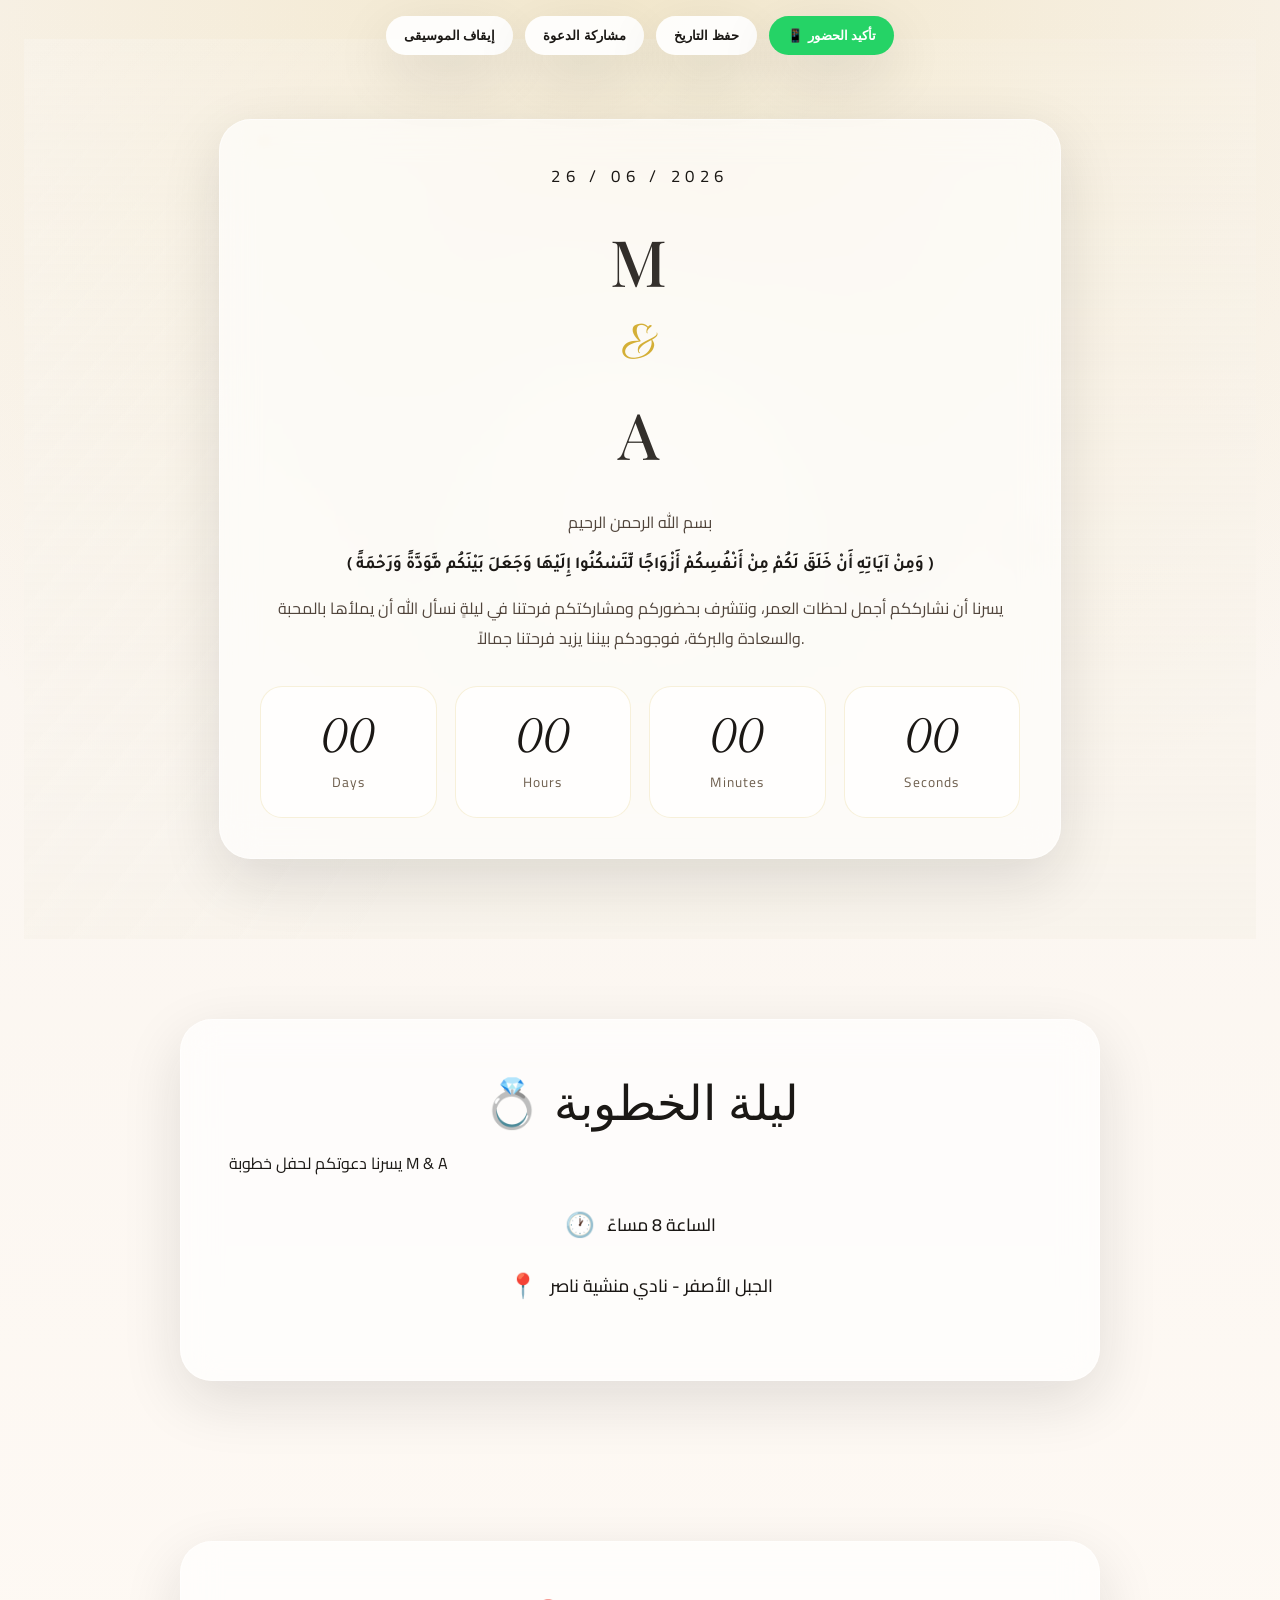
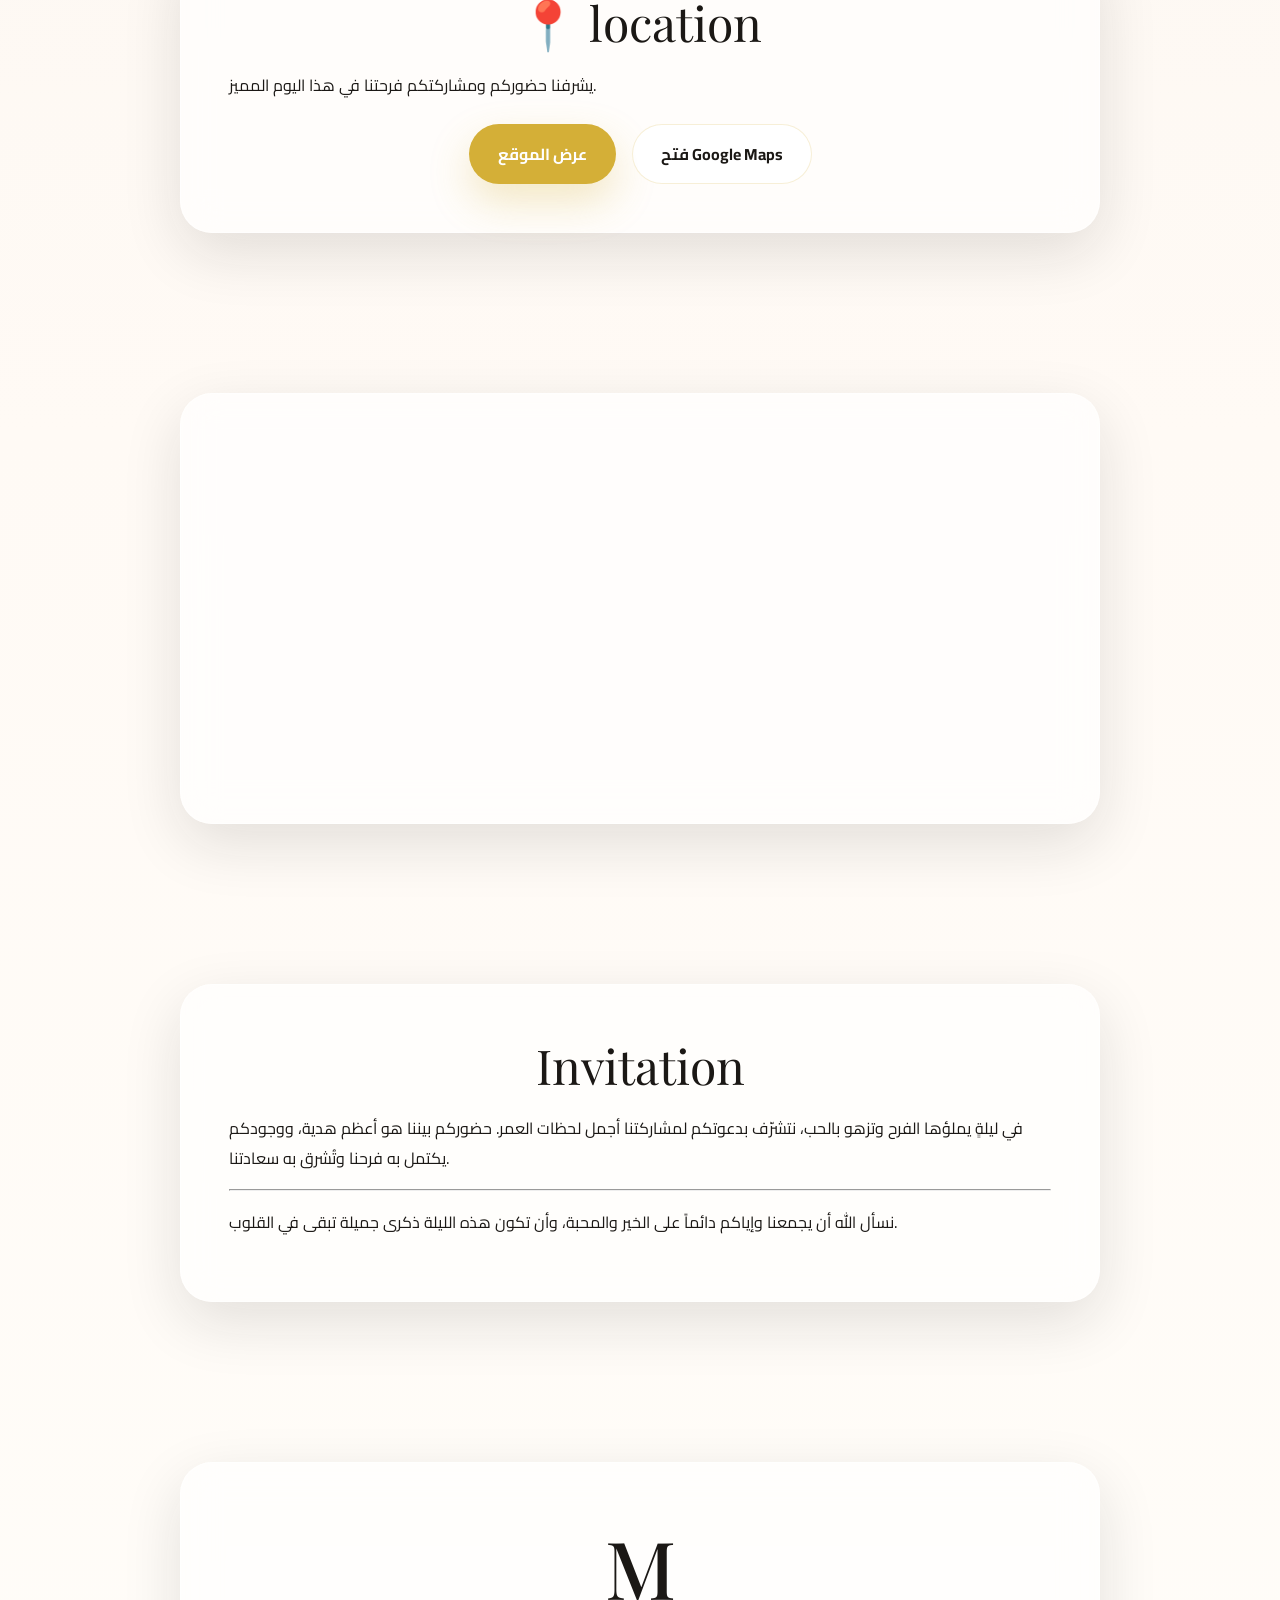
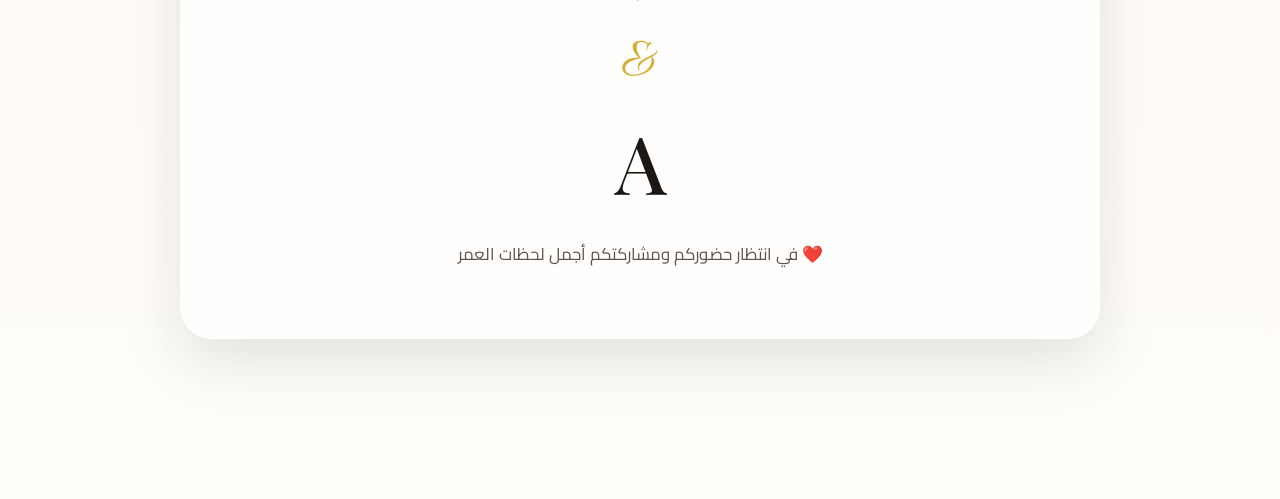
==== commit 8c3512b4: "Update invite.html" ====
--- a/invite.html
+++ b/invite.html
@@ -3,7 +3,7 @@
   <head>
     <meta charset="UTF-8" />
     <meta name="viewport" content="width=device-width, initial-scale=1.0" />
-    <title>دعوة زفاف Mustafa & Asmaa</title>
+    <title>دعوة زفاف M & A</title>
     <link rel="preconnect" href="https://fonts.googleapis.com" />
     <link rel="preconnect" href="https://fonts.gstatic.com" crossorigin />
     <link
@@ -15,7 +15,7 @@
   <body data-page="invite">
     <div class="loading-screen" id="loadingScreen">
       <div class="loading-content">
-        <div class="loading-title">Mustafa & Asmaa</div>
+        <div class="loading-title">M & A</div>
         <div class="loading-subtitle">دعوتكم لأجمل ليلة</div>
         <div class="spinner"></div>
       </div>
@@ -36,9 +36,9 @@
         <div class="hero-content glass-card">
           <div class="hero-date" id="eventDateText">00 / 00 / 0000</div>
           <div class="hero-names">
-            <h1 class="name-main">Mustafa</h1>
+            <h1 class="name-main">M</h1>
             <div class="hero-ampersand">&</div>
-            <h1 class="name-main">Asmaa</h1>
+            <h1 class="name-main">A</h1>
           </div>
           <div class="hero-welcome">
             <p>بسم الله الرحمن الرحيم</p>
@@ -64,7 +64,7 @@
       <section class="section section-fade" id="locationSection">
         <div class="glass-card card-large">
           <div class="section-title">💍 ليلة الخطوبة</div>
-          <p>يسرنا دعوتكم لحفل خطوبة Mustafa & Asmaa</p>
+          <p>يسرنا دعوتكم لحفل خطوبة M & A</p>
           <div class="engagement-details">
             <div class="detail-item">
               <span class="detail-icon">🕐</span>
@@ -130,9 +130,9 @@
       <section class="section section-fade" id="closingSection">
         <div class="closing-card glass-card">
           <div class="closing-names">
-            <h1>Mustafa</h1>
+            <h1>M</h1>
             <div class="hero-ampersand">&</div>
-            <h1>Asmaa</h1>
+            <h1>A</h1>
           </div>
           <p class="closing-text">
             في انتظار حضوركم ومشاركتكم أجمل لحظات العمر ❤️
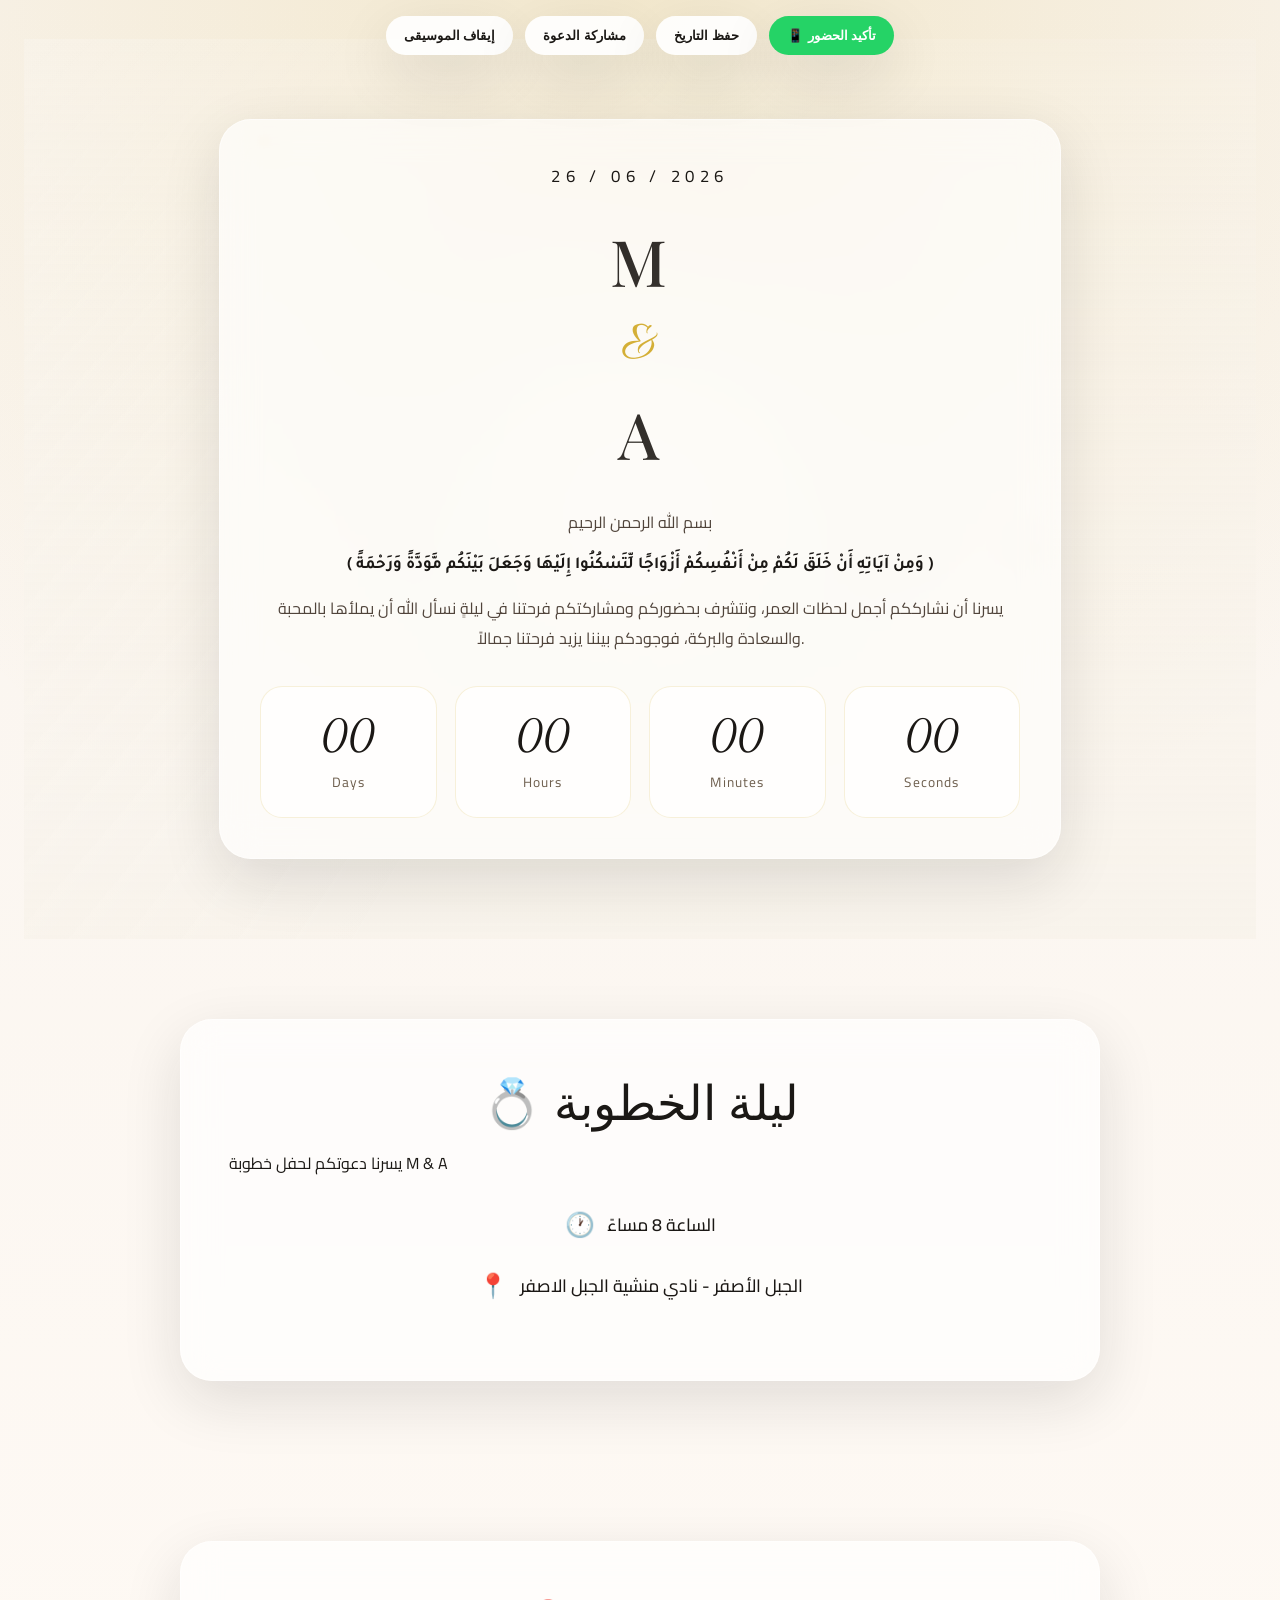
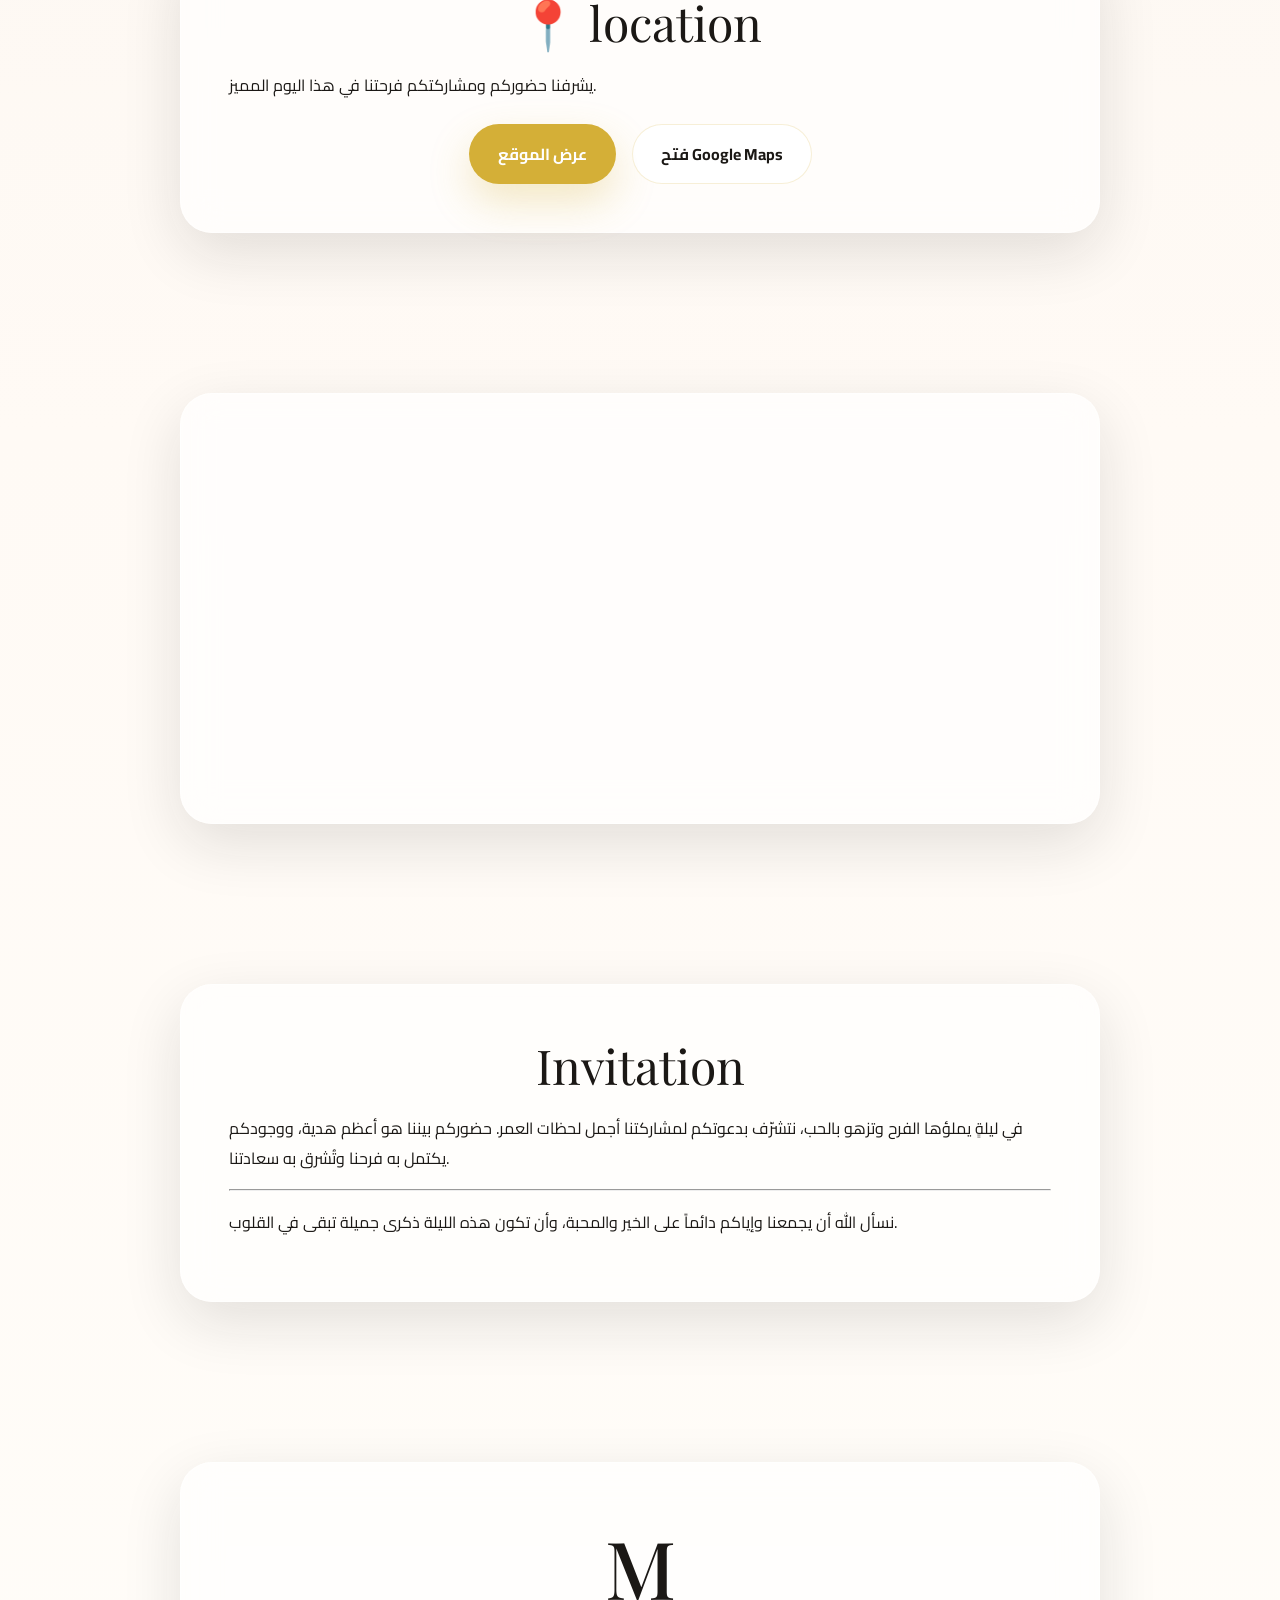
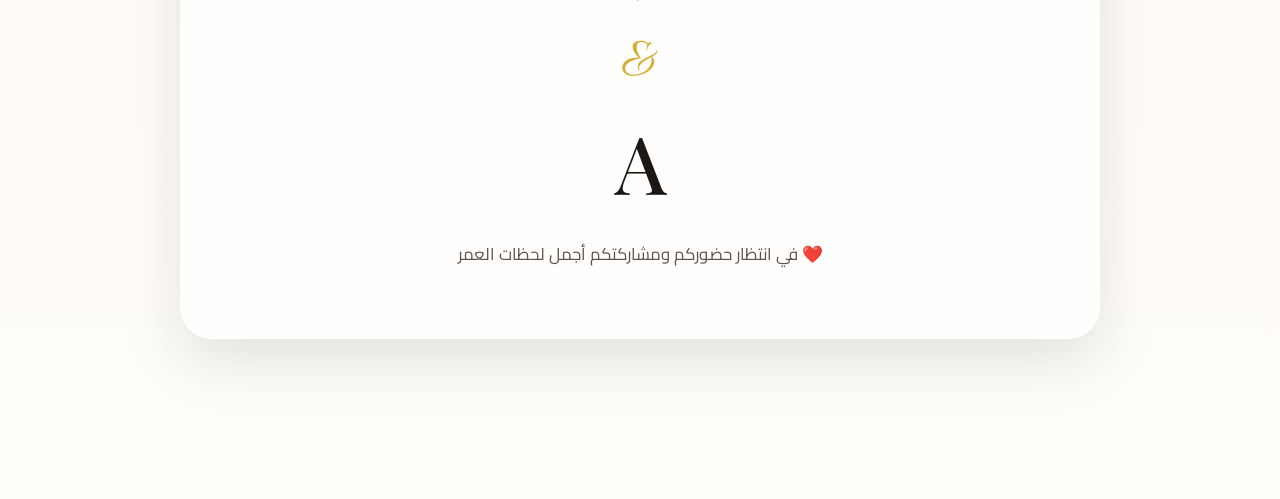
==== commit 16c972da: "Update invite.html" ====
--- a/invite.html
+++ b/invite.html
@@ -74,7 +74,7 @@
             </div>
             <div class="detail-item">
               <span class="detail-icon">📍</span>
-              <span class="detail-text">الجبل الأصفر - نادي منشية ناصر</span>
+              <span class="detail-text">الجبل الأصفر - نادي منشية الجبل الاصفر</span>
             </div>
           </div>
           <div class="actions-row"></div>
